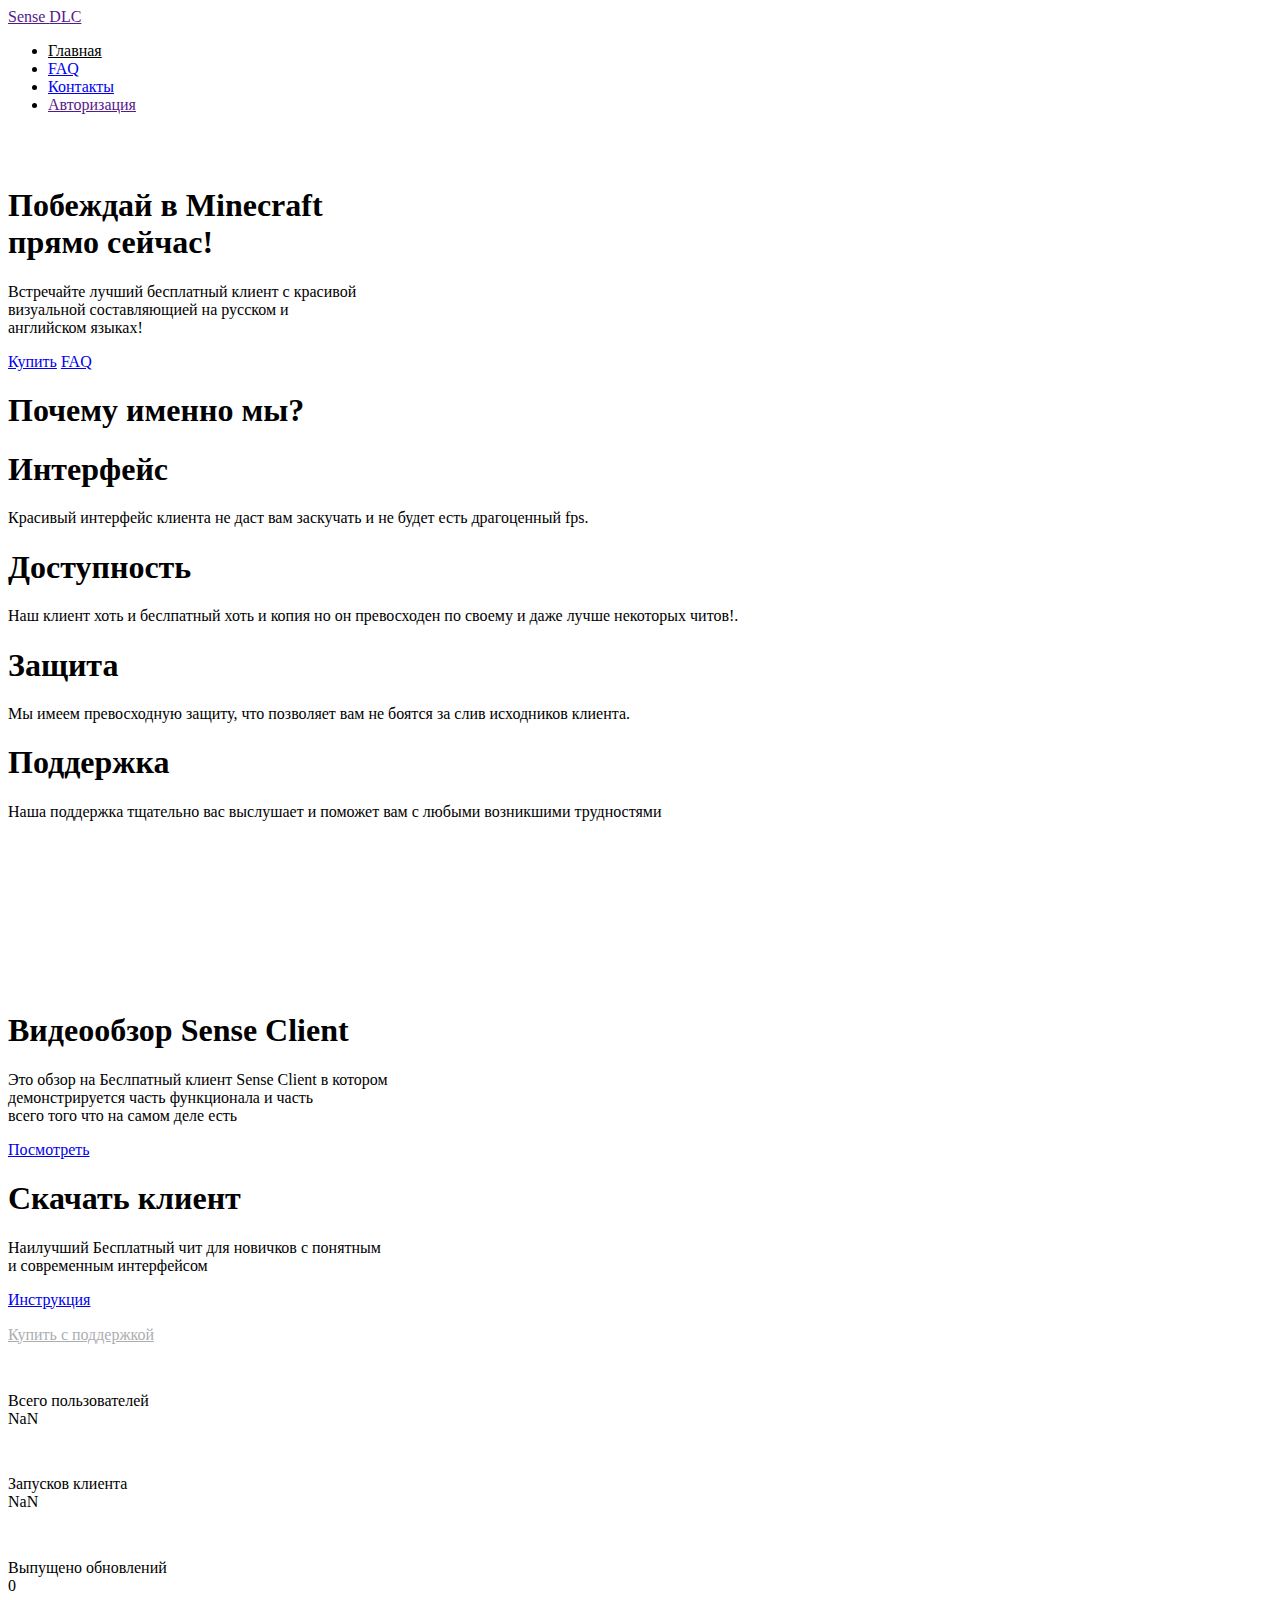
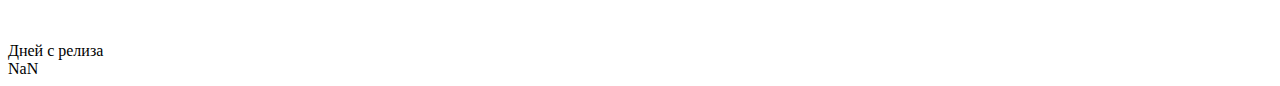
==== index.htm @ f393658f "Update index.htm" ====
﻿<!DOCTYPE html>
<html lang="en">
<head>
    <meta charset="UTF-8">
    <meta name="viewport" content="width=device-width, initial-scale=1.0">
    <title>Главная - Sense Client</title>
    <link rel="shortcut icon" href="img/rocklogo.png">
    <link href='boxicons%402.1.4/css/boxicons.min.css' rel='stylesheet'>
    <link rel="stylesheet" href="css2?family=Material+Symbols+Outlined:opsz,wght,FILL,GRAD@24,400,1,0">
    <link rel="stylesheet" href="css/main.css?1703620964">
</head>
<body>

    <div class="preloader">
        <div class="preloader__row">
          <div class="preloader__item"></div>
          <div class="preloader__item"></div>
        </div>
      </div>

    <header class="">
        <a class="logo" href="">Sense <span>DLC</span></a>
        <ul class="navlist">
            <li><a style="color: var(--main-color);" href="index.php.html">Главная</a></li>
            <li><a href="faq.php.html">FAQ</a></li>
            <li><a href="https://discord.gg/Dt4fbVsZqh">Контакты</a></li>
            <li><a class="login" href="">Авторизация</a></li>
        </ul>
    </header>

    <!-- Секция #1 - Главная страница, Вендекс клиент и ниже описание, справа меню -->
    <img class="bg-img" alt="">
    <div class="gradient"></div>
    <div class="transition"></div> <!-- Переход между секциями -->

    <section id="main">
        <div class="page-text">
            <img class="anim" src="img/menu2.png" alt="">
            <h1 class="main-text anim">Побеждай в <span class="minecraft">Minecraft</span> <br> прямо сейчас!</h1>
            <p class="desc-text anim">Встречайте лучший бесплатный клиент с красивой <br> визуальной составляющией на русском и <br> английском языках!</p>
            <a class="main-btn install anim" href="#inst-client"><span><i class='bx bxs-download'></i></span> Купить</a>
            <a class="faq anim" href="faq.php.html">FAQ</a>
        </div>
    </section>

    <!-- Секция #2 - Почему именно мы? (Описать тех. поддержку, визуалы, обходы)-->
    <section id="whyus">
        <div class="whyus-text">
            <h1 class="sec-title">Почему именно мы?</h1>
            <div class="container">
                <div class="wbox">
                    <h1 class="title">Интерфейс</h1>
                    <p class="desc">Красивый интерфейс клиента не даст вам заскучать и не будет есть драгоценный fps.</p>
                </div>
                
                <div class="wbox">
                    <h1 class="title">Доступность</h1>
                    <p class="desc">Наш клиент хоть и беслпатный хоть и копия но он превосходен по своему и даже лучше некоторых читов!.</p>
                </div>
                <div class="wbox">
                    <h1 class="title">Защита</h1>
                    <p class="desc">Мы имеем превосходную защиту, что позволяет вам не боятся за слив исходников клиента.</p>
                </div>
                <div style="cursor: pointer;" target="_blank" onclick="window.location='https://discord.gg/4Ec6wpHhPZ'" class="wbox">
                    <h1 class="title">Поддержка</h1>
                    <p class="desc">Наша поддержка тщательно вас выслушает и поможет вам с любыми возникшими трудностями</p>
                </div>
            </div>
        </div>
    </section>

    <!-- Секция #3 - Видеообзор -->
    <section id="showcase"> 
        <div class="video-text">
            <div class="video-showcase">
                <video style="position: absolute; opacity: 0.5; filter: blur(20px);" src="img/videos/rock%20beta.mp4" muted="" autoplay="" loop="" plays-inline=""></video>
                <video src="img/videos/rock%20beta.mp4" muted="" autoplay="" loop="" plays-inline=""></video>
            </div>
            <h1 class="main-text">Видеообзор Sense Client</h1>
            <p class="desc-text">Это обзор на Беслпатный клиент Sense Client в котором <br> демонстрируется часть функционала и часть <br> всего того что на самом деле есть</p>
            <a href="нету ссылочки пока0(авпап)" class="install-btn"><span><i class='bx bxl-youtube'></i></span> Посмотреть</a>
        </div>
    </section>

    <!-- Секция #4 - Установить лоадер/версию чита -->
    <section id="inst-client"> 
        <div class="inst-text">
            <h1 class="title">Скачать клиент</h1>
            <p class="desc">Наилучший Бесплатный чит для новичков с понятным <br>
                и современным интерфейсом</p>
            <a class="faq anim" href="faq.php.html">Инструкция</a>
            <div style="padding-top: 17px;" class="inst-sup"><a style="color: #abaeb1;" class="faq" href="https://discord.gg/Dt4fbVsZqh"> Купить с поддержкой</a> </div>
        </div>
    </section>
    
        
    <!-- Секция #5 - Статистика клиента -->
    <section id="join-us">
        <div class="con-text">
            <div class="container">
                <div class="con-box">
                    <div class="img"><span style="vertical-align: middle; color: #fff; font-size: 42px; margin-right: 20px;"><i class='bx bxs-user-detail'></i></span></div>
                    <div class="text">
                        <div class="title">Всего пользователей</div>
                        <div id="number" data-val="скоро" class="desc desc-count">0</div>
                    </div>
                </div>
                <div class="con-box">
                    <div class="img"><span style="vertical-align: middle; color: #fff; font-size: 40px; margin-right: 20px;"><i class='bx bxs-rocket'></i></span></div>
                    <div class="text">
                        <div class="title">Запусков клиента</div>
                        <div id="number" data-val="скоро" class="desc desc-count">0</div>
                    </div>
                </div>
                <div class="con-box">
                    <div class="img"><span style="vertical-align: middle; color: #fff; font-size: 42px; margin-right: 20px;"><i class='bx bx-recycle'></i></span></div>
                    <div class="text">
                        <div class="title">Выпущено обновлений</div>
                        <div id="number" data-val="1" class="desc desc-count">0</div>
                    </div>
                </div>
                <div class="con-box">
                    <div class="img"><span style="vertical-align: middle; color: #fff; font-size: 40px; margin-right: 20px;"><i class='bx bxs-calendar'></i></span></div>
                    <div class="text">
                        <div class="title">Дней с релиза</div>
                        <div id="number" data-val="скоро" class="desc desc-count">0</div>
                    </div>
                </div>
            </div>
        </div>
    </section>

    <script>

        // Loading page
        window.onload = function () {
          document.body.classList.add('loaded_hiding');
          window.setTimeout(function () {
            document.body.classList.add('loaded');
            document.body.classList.remove('loaded_hiding');
          }, 500);
        }

        //Sticky header 
        document.addEventListener("DOMContentLoaded", function() {
            const header = document.querySelector("header");
            window.addEventListener("scroll", function() { 
                header.classList.toggle("sticky", window.scrollY > 20);
            });
        });
        
        //Counter
let valueDisplays = document.querySelectorAll(".desc-count"); // хуйня какая то
let interval = 2000;
let maxEndValue = 0;
let numSteps = 1000; // Количество шагов, которые вы хотите для анимации

valueDisplays.forEach((valueDisplay) => {
   let endValue = parseInt(valueDisplay.getAttribute("data-val"));
   maxEndValue = Math.max(maxEndValue, endValue);
});

let duration = Math.floor(interval / numSteps);

valueDisplays.forEach((valueDisplay) => {
   let startValue = 0;
   let endValue = parseInt(valueDisplay.getAttribute("data-val"));
   let increment = (endValue - startValue) / numSteps;
   let step = 0;

   let counter = setInterval(function () {
      startValue += increment;
      step++;
      valueDisplay.textContent = Math.round(startValue);
      if (step >= numSteps) {
          clearInterval(counter);
          valueDisplay.textContent = endValue; // Убедимся, что конечное значение точное
      }
   }, duration);
});


        

        
    </script>
</body>
</html>
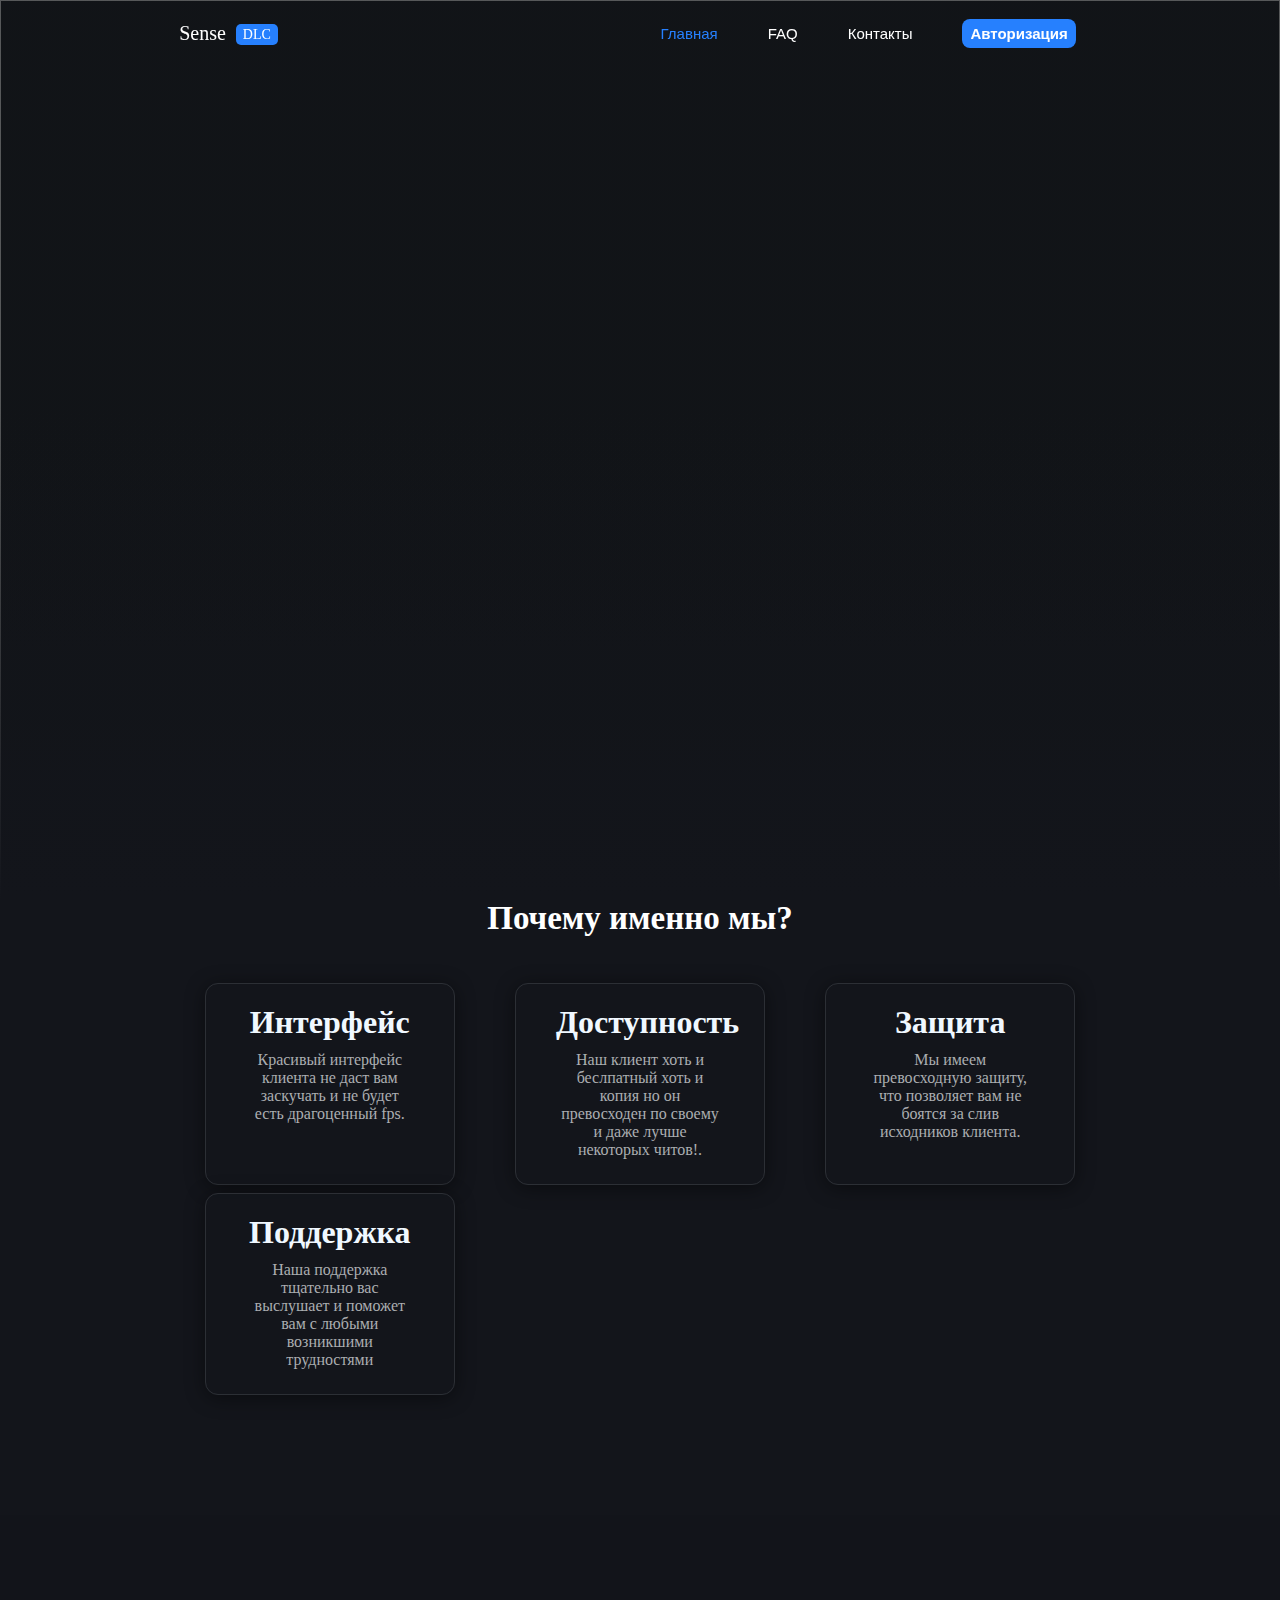
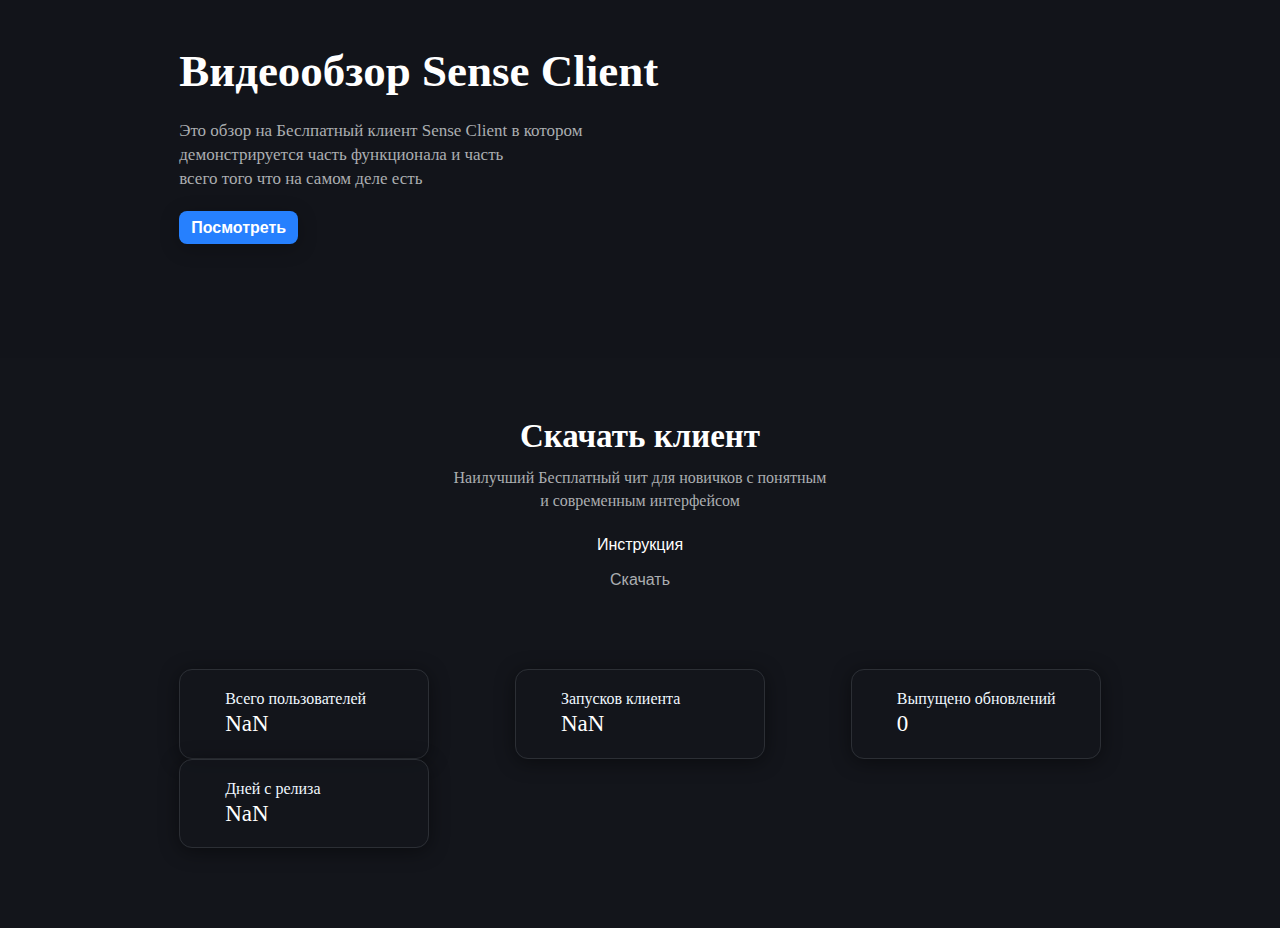
==== commit 992b33dd: "Update index.htm" ====
--- a/index.htm
+++ b/index.htm
@@ -23,7 +23,7 @@
         <ul class="navlist">
             <li><a style="color: var(--main-color);" href="index.php.html">Главная</a></li>
             <li><a href="faq.php.html">FAQ</a></li>
-            <li><a href="https://discord.gg/Dt4fbVsZqh">Контакты</a></li>
+            <li><a href="https://discord.gg/4Ec6wpHhPZ">Контакты</a></li>
             <li><a class="login" href="">Авторизация</a></li>
         </ul>
     </header>
@@ -89,7 +89,7 @@
             <p class="desc">Наилучший Бесплатный чит для новичков с понятным <br>
                 и современным интерфейсом</p>
             <a class="faq anim" href="faq.php.html">Инструкция</a>
-            <div style="padding-top: 17px;" class="inst-sup"><a style="color: #abaeb1;" class="faq" href="https://discord.gg/Dt4fbVsZqh"> Купить с поддержкой</a> </div>
+            <div style="padding-top: 17px;" class="inst-sup"><a style="color: #abaeb1;" class="faq" href="https://discord.gg/4Ec6wpHhPZ"> Скачать</a> </div>
         </div>
     </section>
     
--- a/css/main.css
+++ b/css/main.css
@@ -0,0 +1,705 @@
+﻿/*@import url('https://fonts.googleapis.com/css2?family=Inter:wght@300;400;500;600;700;800&display=swap');*/
+
+@font-face {
+    font-family: dbold;
+    src: local('Greycliff CF Demi Bold'), local('Greycliff-CF-Demi-Bold'),
+        url('../other/demibold/GreycliffCF-DemiBold.woff2') format('woff2'),
+        url('../other/demibold/GreycliffCF-DemiBold.woff') format('woff'),
+        url('../other/demibold/GreycliffCF-DemiBold.ttf') format('truetype');
+    font-weight: 700;
+}
+
+@font-face {
+    font-family: bold;
+    src: local('Greycliff CF Bold'), local('Greycliff-CF-Bold'),
+        url('../other/bold/GreycliffCF-Bold.woff2') format('woff2'),
+        url('../other/bold/GreycliffCF-Bold.woff') format('woff'),
+        url('../other/bold/GreycliffCF-Bold.ttf') format('truetype');
+    font-weight: 600;
+    font-style: normal;
+}
+
+@font-face {
+    font-family: medium;
+    src: local('Greycliff CF Medium'), local('Greycliff-CF-Medium'),
+        url('../other/medium/GreycliffCF-Medium.woff2') format('woff2'),
+        url('../other/medium/GreycliffCF-Medium.woff') format('woff'),
+        url('../other/medium/GreycliffCF-Medium.ttf') format('truetype');
+    font-weight: 500;
+    font-style: normal;
+}
+@font-face {
+    font-family: regular;
+    src: local('Greycliff CF Regular'), local('Greycliff-CF-Regular'),
+        url('../other/regular/GreycliffCF-Regular.woff2') format('woff2'),
+        url('../other/regular/GreycliffCF-Regular.woff') format('woff'),
+        url('../other/regular/GreycliffCF-Regular.ttf') format('truetype');
+    font-weight: 400;
+    font-style: normal;
+  }
+
+::-webkit-scrollbar {
+    width: 7px;
+  }
+  
+::-webkit-scrollbar-track {
+background: #100f13;
+}
+
+::-webkit-scrollbar-thumb {
+background: #383838;
+border-radius: 20px;
+}
+
+
+::-webkit-scrollbar-button {
+display: none;
+}
+
+* {
+    margin: 0;
+    padding: 0;
+    text-decoration: none;
+    box-sizing: border-box;
+    list-style: none;
+    scroll-behavior: smooth;
+}
+
+body {
+    font-family: dbold, sans-serif;
+    background: rgb(19, 21, 27);
+    transition: all 0.3s ease-in-out;
+}
+
+
+:root {
+    --main-color: #2680fe;
+    --dark-color: #141414;
+    --light-dark-color: #242424;
+}
+
+header {
+    position: fixed;
+    width: 100%;
+    top: 0;
+    right: 0;
+    z-index: 1000;
+    display: flex;
+    align-items: center;
+    justify-content: space-between;
+    padding: 22px 14%;
+    left: 0;
+    transition: 0.3s ease;
+}
+
+header.sticky {
+    padding: 16px 14%;
+    background: #13151bd5;
+    box-shadow: 0 0 20px #0000003e;
+    border-bottom: 1px solid #2c2f35;
+    backdrop-filter: blur(11px);
+}
+
+header .navlist {
+    display: flex;
+}
+
+header .logo {
+    font-family: dbold;
+    color: #fff;
+    font-size: 20px;
+}
+
+header a.active {
+    color: var(--main-color);   
+}
+
+header .logo span {
+    font-size: 14px;
+    font-family: medium;
+    vertical-align: middle;
+    padding: 3px 7px 3px 7px;
+    border-radius: 5px;
+    margin-left: 5px;
+    background: var(--main-color);
+}
+
+header .navlist a {
+    color: #ffffff;
+    font-size: 15px;
+    font-weight: 500;
+    margin: 0 25px;
+    transition: all 0.3s ease;
+}
+header .navlist a:hover {
+    color: #cacaca;
+}
+
+header .navlist .login {
+    border-radius: 8px;
+    font-weight: 600;
+    font-size: 15px;
+    padding: 6px 8px;
+    color: #ffffff;
+    background: #2680fe;
+}
+
+header .navlist .login:hover {
+    background: #1263d5;
+}
+
+header .navlist .login:hover {
+    color: #fff;
+}
+
+
+/*#gradient1 {
+    width: 100%;
+    height: 100%;
+    top: 0;
+    left: 0;
+    position: absolute;
+    background: linear-gradient(130deg, #2680fe, #00000000, #00000000);
+    background-size: 200% 200%;
+    animation: Animation 5s ease-in-out infinite;
+}
+
+#gradient2 {
+    width: 100%;
+    height: 100%;
+    top: 0;
+    right: 0;
+    position: absolute;
+    font-size:30px;
+    background: linear-gradient(310deg, #2680fe, #00000000, #00000000);
+    background-size: 200% 200%;
+    animation: Animation2 5s ease-in-out infinite;
+}
+
+@keyframes Animation { 
+    0%{background-position:100% 0%}
+    50%{background-position:100% 20%}
+    100%{background-position:100% 0%}
+}
+
+@keyframes Animation2 { 
+    0%{background-position:30% 0%}
+    50%{background-position:30% 20%}
+    100%{background-position:30% 0%}
+}
+*/
+
+/* Секция #1 - Главная страница */
+
+
+#main {
+    position: relative;
+    width: 100%;
+    height: 100vh;
+    padding: 160px 14% 120px;
+    background-size: cover;
+    background-position: center;
+    display: flex;
+    align-items: center;
+    justify-content: left;
+    color: #fff;
+}
+
+#main .page-text img{
+    width: 520px;
+    position: absolute;
+    right: 14%;
+    top: 35%;
+    border-radius: 10px;
+    box-shadow: 0 0 30px #00000089;
+    border: 1px solid #42424244;
+    object-fit: cover;
+}
+
+#main .page-text h1 {
+    font-family: bold;
+    color: #ffffff;
+    font-size: 58px;
+    line-height: 1.02;
+    font-weight: 700;
+    margin-bottom: 34px;
+}
+
+
+#main .page-text p {
+    font-family: regular;
+    color: #dcdcdc;
+    font-size: 17px;
+    line-height: 1.40;
+    margin-bottom: 34px;
+}
+
+
+  
+  
+
+#main .page-text .minecraft {
+    background: linear-gradient(90deg, #00aeff, #3187ff);
+    -webkit-background-clip: text;
+    -webkit-text-fill-color: transparent;
+}
+
+#main .page-text .main-btn {
+    font-weight: 600;
+    color: #fff;
+    padding: 8px 12px;
+    background: var(--main-color);
+    border-radius: 8px;
+    transition: 0.3s ease;
+    box-shadow: 0 4px 20px #0000003e;
+}
+
+#main .page-text .main-btn:hover {
+    background: #1263d5;
+}
+
+#main .page-text .faq {
+    font-weight: 600;
+    color: #fff;
+    padding: 8px 12px;
+    margin-left: 5px;
+    background: none;
+}
+
+#main .page-text .main-btn span {
+    vertical-align: middle;
+}
+
+#main .page-text .anim {
+    opacity: 0;
+    transform: translateY(30px);
+    animation: moveup 0.5s ease-in-out forwards;
+}
+
+@keyframes moveup {
+    100% {
+        opacity: 1;
+        transform: translateY(0px);
+    }
+}
+
+
+  
+@media (max-width: 1700px) {
+    #main .page-text img {
+        width: 480px;
+    }
+}
+
+@media (max-width: 1600px) {
+    #showcase .video-text video {
+        width: 470px;
+
+    }
+}
+
+@media (max-width: 1500px) {
+    #main .page-text img {
+        display: none;
+    }
+}
+
+@media (max-width: 1480px) {
+    #whyus .container .wbox {
+        margin-top: 8px;
+    }
+}
+
+@media (max-width: 1380px) {
+    #showcase .video-text video {
+        display: none;
+    }
+}
+
+@media (max-width: 880px) {
+    #main .page-text h1 {
+        font-size: 48px;
+        margin-bottom: 24px;
+    }
+    #main .page-text p {
+        font-size: 16px;
+    }
+    header .navlist {
+        display: none;
+    }
+}
+
+@media (max-width: 720px) {
+    #main {
+        padding: 160px 8% 120px;
+    }
+
+    header {
+        padding: 22px 8%;
+    }
+    header.sticky {
+        padding: 16px 8%;
+    }
+
+    #whyus .container .wbox {
+        margin-bottom: 20px;
+    }
+    #whyus {
+        padding: 0 8% 120px;
+    }
+
+}
+
+@media (max-width: 620px) {
+    #main .page-text h1 {
+        font-size: 42px;
+    }
+}
+
+@media (max-width: 480px) {
+    #main .page-text p {
+        font-size: 14px;
+    }
+}
+
+
+
+
+.gradient {
+    width: 100%;
+    height: 100%;
+    top: 0;
+    left: 0;
+    position: absolute;
+    background: linear-gradient(to bottom, rgba(16, 19, 21, 0.6), rgba(16, 19, 21, 0.6));
+}
+
+.transition {
+    position: absolute;
+    top: 0;
+    left: 0;
+    width: 100%;
+    height: 100%;
+    background-image: linear-gradient(to bottom, rgba(0, 0, 0, 0.0) 45%, #13151b);
+}
+
+.bg-img {
+    position: absolute;
+    width: 100%;
+    height: 100%;
+    background-image: url('../img/overlay_4.png');
+    background-size: cover;
+    background-position: center;
+    background-repeat: no-repeat;
+}
+
+.preloader {
+    position: fixed;
+    left: 0;
+    top: 0;
+    right: 0;
+    bottom: 0;
+    background: #13151b55;
+    backdrop-filter: blur(18px);
+    background-size: cover;
+    background-position: center;
+    z-index: 1001;
+}
+
+
+ 
+.preloader__row {
+    position: relative;
+    accent-color: #fff;
+    top: 50%;
+    left: 50%;
+    width: 70px;
+    height: 70px;
+    margin-top: -35px;
+    margin-left: -35px;
+    text-align: center;
+    animation: preloader-rotate 2s infinite ease-in-out;
+}
+ 
+.preloader__item {
+    position: absolute;
+    display: inline-block;
+    top: 0;
+    background-color: var(--main-color);
+    border-radius: 100%;
+    width: 35px;
+    height: 35px;
+    animation: preloader-bounce 2s infinite ease-in-out;
+}
+ 
+.preloader__item:last-child {
+    top: auto;
+    bottom: 0;
+    animation-delay: -1s;
+}
+ 
+@keyframes preloader-rotate {
+    100% {
+        transform: rotate(360deg);
+    }
+}
+ 
+@keyframes preloader-bounce {
+    0%,
+    100% {
+        transform: scale(0);
+    }
+ 
+    50% {
+        transform: scale(1);
+    }
+}
+ 
+.loaded_hiding .preloader {
+    transition: 0.5s opacity;
+    opacity: 0;
+}
+ 
+.loaded .preloader {
+    display: none;
+}
+
+
+/* Секция #2 - Почему именно мы? */
+
+#whyus {
+    position: relative;
+    text-align: center;
+    padding: 0 16% 120px;
+}
+
+#whyus .sec-title {
+    font-family: bold;
+    color: #fff;
+    font-size: 33px;
+    margin-bottom: 38px;
+}
+
+#whyus .container {
+    display: flex;
+    justify-content: space-between;
+    flex-wrap: wrap;
+}
+
+#whyus .container .wbox {
+    width: 23%;
+    min-width: 250px;
+    position: relative;
+    padding: 20px 40px 25px 40px;
+    border-radius: 13px;
+    background: #13151bd5;
+    box-shadow: 0 3px 20px #00000072;
+    border: 1px solid #2c2f35;
+    transition: 0.14s ease-in-out;
+    cursor: default;
+    user-select: none;
+}
+
+#whyus .container .wbox:hover{
+    transform: scale(1.03);
+    background: #16181f;
+}
+
+#whyus .container .wbox .title {
+    color: #f0f8ff;
+    font-family: bold;
+    margin-bottom: 10px;
+}
+
+#whyus .container .wbox .desc {
+    font-family: regular;
+    color: #abaeb1;
+}
+
+
+/* Секция 3 - Видеообзор */
+
+#showcase {
+    position: relative;
+    width: 100%;
+    padding: 130px 14% 120px;
+    background-size: cover;
+    background-position: center;
+    display: flex;
+    align-items: center;
+    justify-content: left;
+    color: #fff;
+    background: rgb(18, 20, 26);
+}
+
+#showcase .video-text video {
+    width: 520px;
+    position: absolute;
+    right: 15%;
+    top: 20%;
+    border-radius: 10px;
+    box-shadow: 0 0 20px #00000089;
+}
+
+#showcase .video-text .main-text {
+    font-family: bold;
+    color: #ffffff;
+    font-size: 45px;
+    font-weight: 700;
+    margin-bottom: 22px;
+}
+
+
+#showcase .video-text .desc-text {
+    font-family: regular;
+    color: #abaeb1;
+    font-size: 17px;
+    line-height: 1.40;
+    margin-bottom: 29px;
+}
+
+#showcase .video-text .install-btn {
+    font-weight: 600;
+    color: #fff;
+    padding: 8px 12px;
+    background: var(--main-color);
+    border-radius: 8px;
+    transition: 0.3s ease;
+    box-shadow: 0 4px 20px #0000003e;
+}
+
+#showcase .video-text .install-btn:hover {
+    background: #1263d5;
+}
+
+#showcase .video-text .install-btn span {
+    vertical-align: middle;
+}
+
+#showcase .video-text .watch {
+    font-weight: 600;
+    color: #fff;
+    padding: 8px 12px;
+    margin-left: 5px;
+    background: none;
+}
+
+/* Секция 4 - Установка клиента */
+
+#inst-client {
+    position: relative;
+    text-align: center;
+    padding: 60px 16% 0px;
+}
+
+#inst-client .inst-text {
+    justify-content: space-between;
+    flex-wrap: wrap;
+    text-align: center;
+}
+
+#inst-client .inst-text .title {
+    font-family: bold;
+    color: #fff;
+    font-size: 33px;
+    margin-bottom: 12px;
+}
+
+#inst-client .inst-text .desc {
+    font-family: regular;
+    color: #abaeb1;
+    font-size: 16px;
+    line-height: 1.40;
+    margin-bottom: 24px;
+}
+
+#inst-client .inst-text .install {
+    font-weight: 600;
+    color: #fff;
+    padding: 8px 12px;
+    background: var(--main-color);
+    border-radius: 8px;
+    transition: 0.3s ease;
+    box-shadow: 0 4px 20px #0000003e;
+}
+#inst-client .inst-text .install:hover {
+    background: #1263d5;
+}
+
+#inst-client .inst-text .install span {
+    vertical-align: middle;
+}
+
+#inst-client .inst-text .faq {
+    color: #fff;
+    padding: 8px 12px;
+    margin-left: 3px;
+    margin-right: 3px;
+    background: none;
+}
+
+#inst-client .inst-sup {
+    padding-top: 16px;
+}
+
+/* Секция 4 - Залупа бесполезная */
+
+#join-us {
+    position: relative;
+    text-align: left;
+    padding: 80px 14% 80px;
+}
+
+#join-us .con-text .con-title{
+    font-family: bold;
+    color: #fff;
+    text-align: center;
+    font-size: 33px;
+    margin-bottom: 38px;
+}
+
+#join-us .container {
+    display: flex;
+    justify-content: space-between;
+    flex-wrap: wrap;
+}
+
+#join-us .container .con-box {
+    width: 23%;
+    display: flex;
+    min-width: 250px;
+    position: relative;
+    padding: 20px 40px 20px 25px;
+    border-radius: 13px;
+    background: #13151bd5;
+    box-shadow: 0 3px 20px #00000072;
+    border: 1px solid #2c2f35;
+    transition: 0.14s ease-in-out;
+    cursor: default;
+    user-select: none;
+}
+
+#join-us .container .con-box img {
+    vertical-align: middle;
+}
+
+#join-us .container .con-box:hover{
+    transform: scale(1.03);
+    background: #16181f;
+}
+
+#join-us .container .con-box .title {
+    color: #f0f8ff;
+    font-family: regular;
+    margin-bottom: 3px;
+}
+
+#join-us .container .con-box .desc {
+    font-family: bold;
+    font-size: 23px;
+    color: #fff;
+}
+
+
+
+
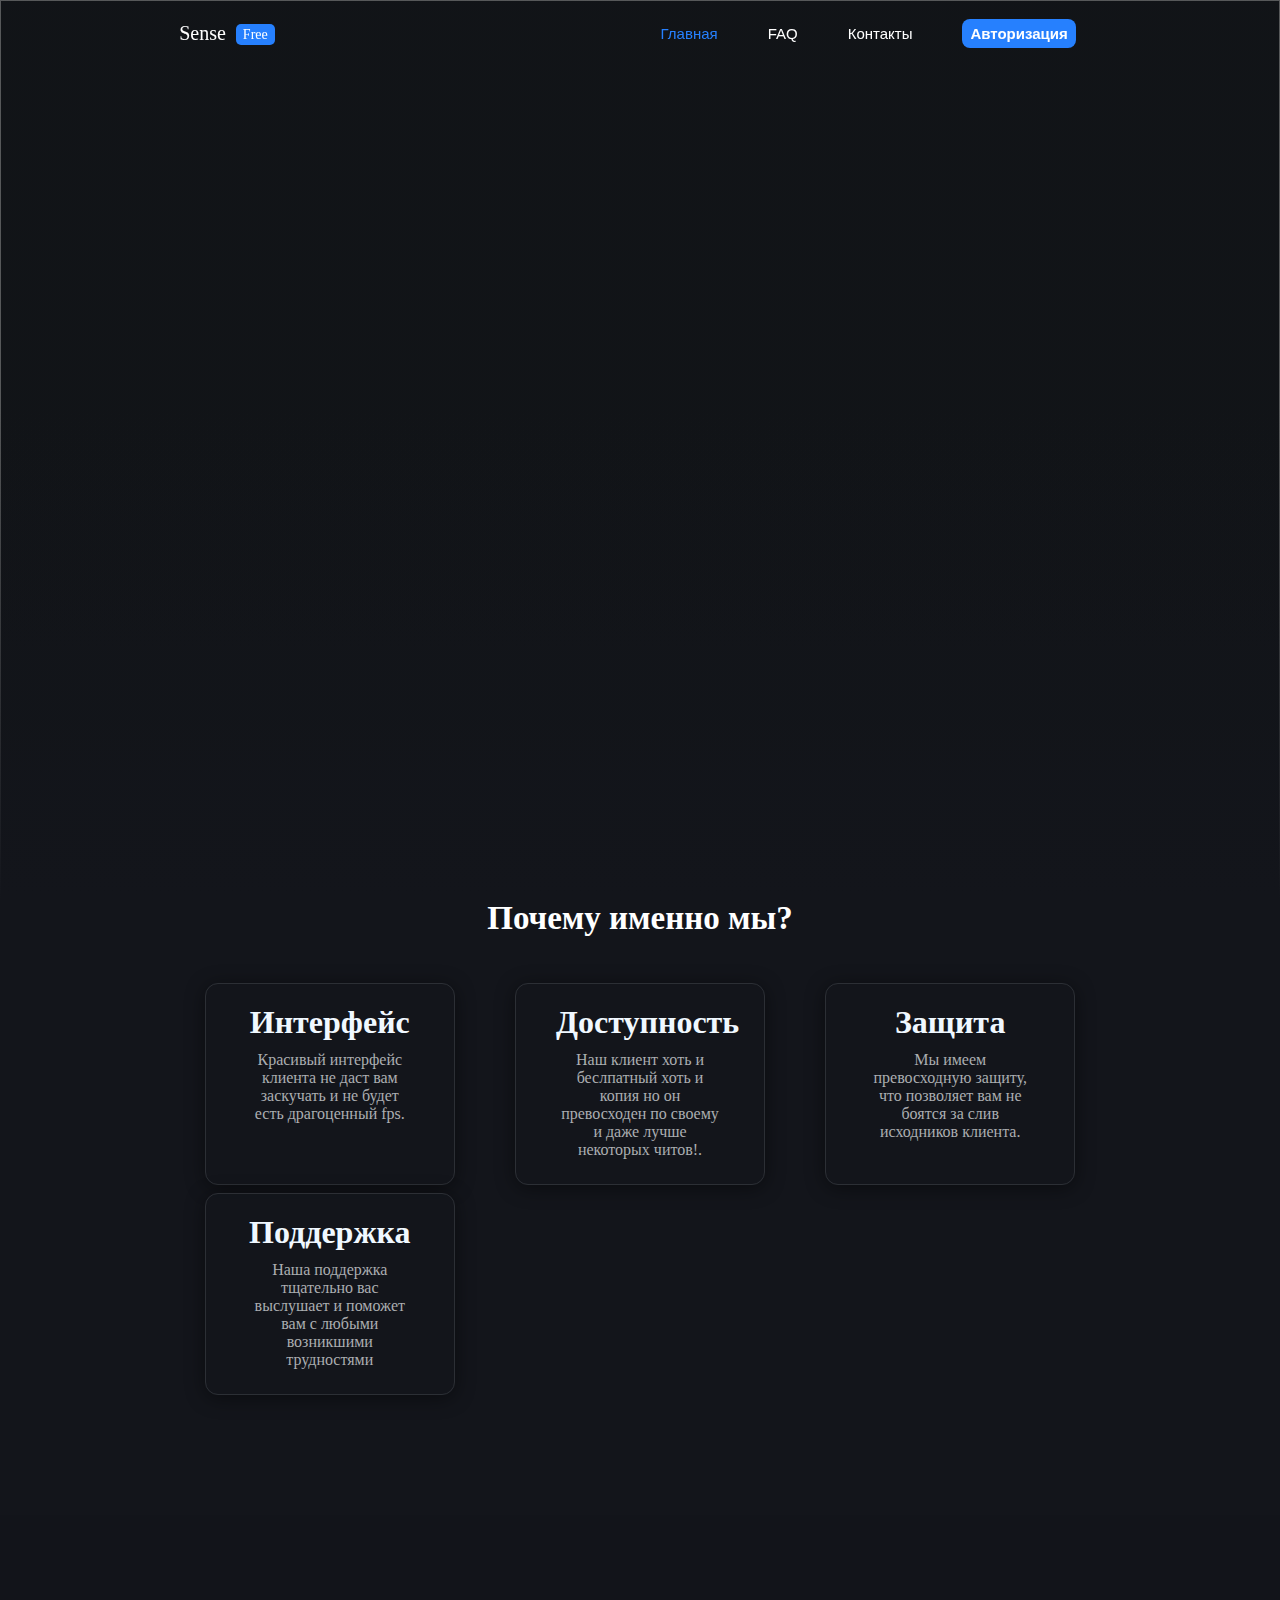
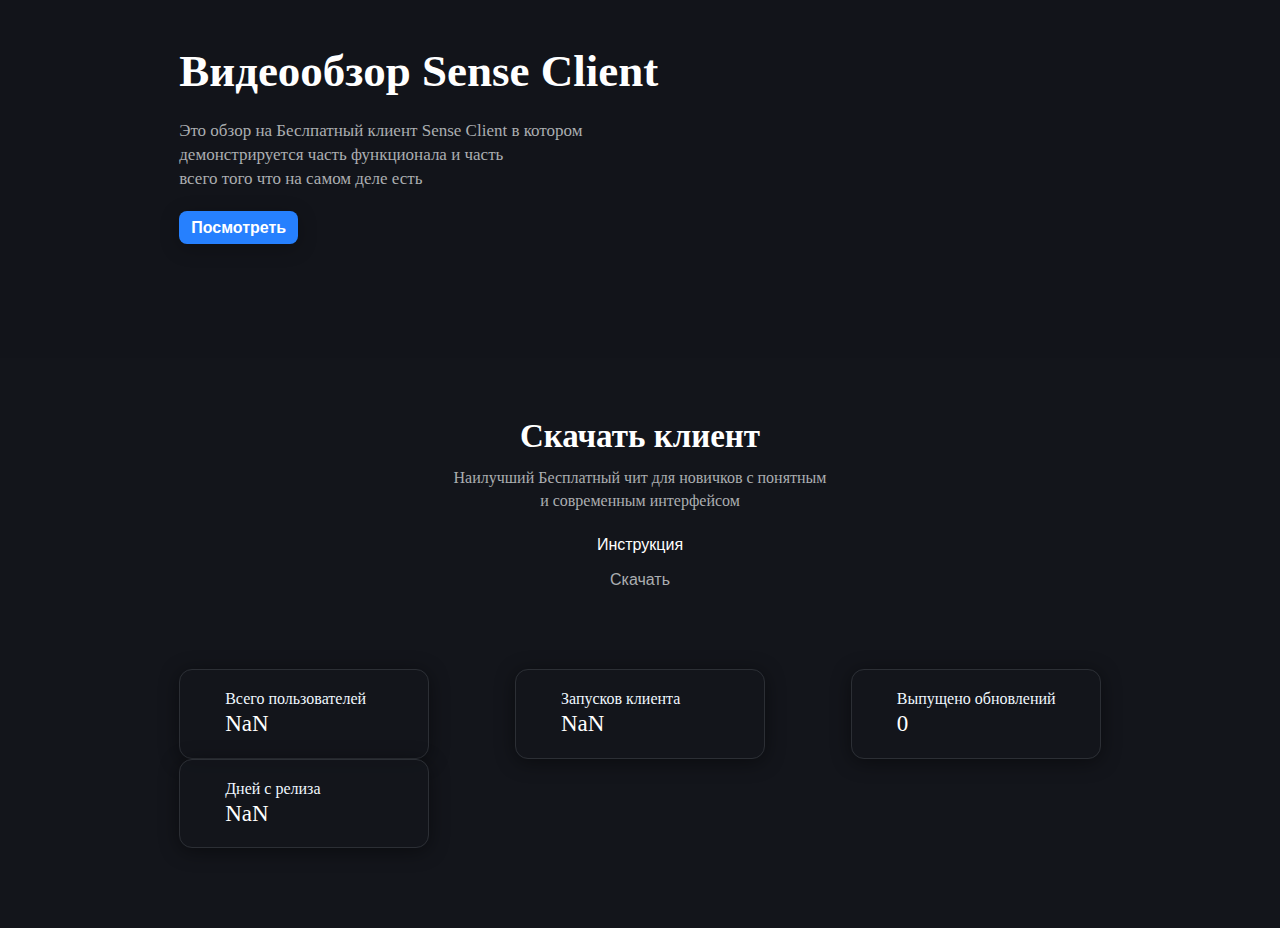
==== commit b24ec492: "Update index.htm" ====
--- a/index.htm
+++ b/index.htm
@@ -4,7 +4,7 @@
     <meta charset="UTF-8">
     <meta name="viewport" content="width=device-width, initial-scale=1.0">
     <title>Главная - Sense Client</title>
-    <link rel="shortcut icon" href="img/rocklogo.png">
+    <link rel="shortcut icon" href="img/clown.gif">
     <link href='boxicons%402.1.4/css/boxicons.min.css' rel='stylesheet'>
     <link rel="stylesheet" href="css2?family=Material+Symbols+Outlined:opsz,wght,FILL,GRAD@24,400,1,0">
     <link rel="stylesheet" href="css/main.css?1703620964">
@@ -19,7 +19,7 @@
       </div>
 
     <header class="">
-        <a class="logo" href="">Sense <span>DLC</span></a>
+        <a class="logo" href="">Sense <span>Free</span></a>
         <ul class="navlist">
             <li><a style="color: var(--main-color);" href="index.php.html">Главная</a></li>
             <li><a href="faq.php.html">FAQ</a></li>
@@ -35,10 +35,10 @@
 
     <section id="main">
         <div class="page-text">
-            <img class="anim" src="img/menu2.png" alt="">
+            <img class="anim" src="img/clown.gif" alt="">
             <h1 class="main-text anim">Побеждай в <span class="minecraft">Minecraft</span> <br> прямо сейчас!</h1>
             <p class="desc-text anim">Встречайте лучший бесплатный клиент с красивой <br> визуальной составляющией на русском и <br> английском языках!</p>
-            <a class="main-btn install anim" href="#inst-client"><span><i class='bx bxs-download'></i></span> Купить</a>
+            <a class="main-btn install anim" href="#inst-client"><span><i class='bx bxs-download'></i></span> Скачать</a>
             <a class="faq anim" href="faq.php.html">FAQ</a>
         </div>
     </section>
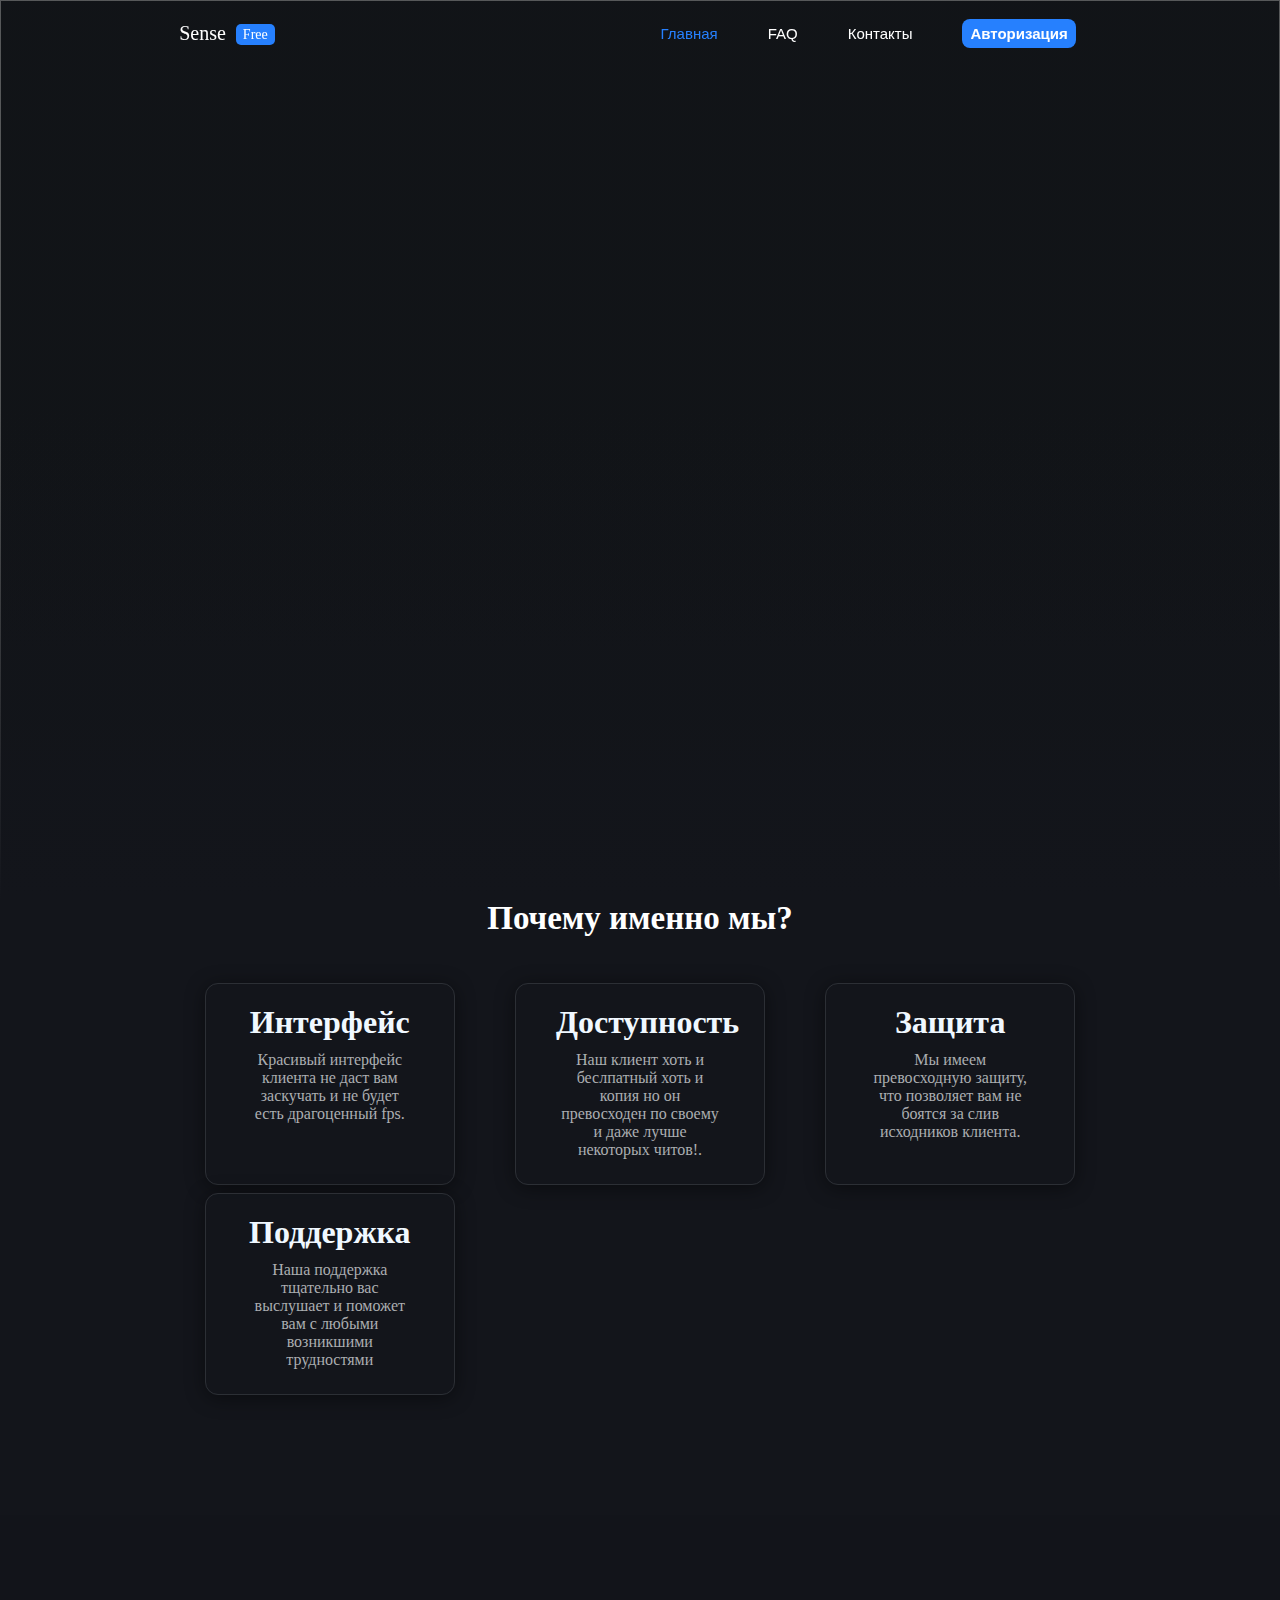
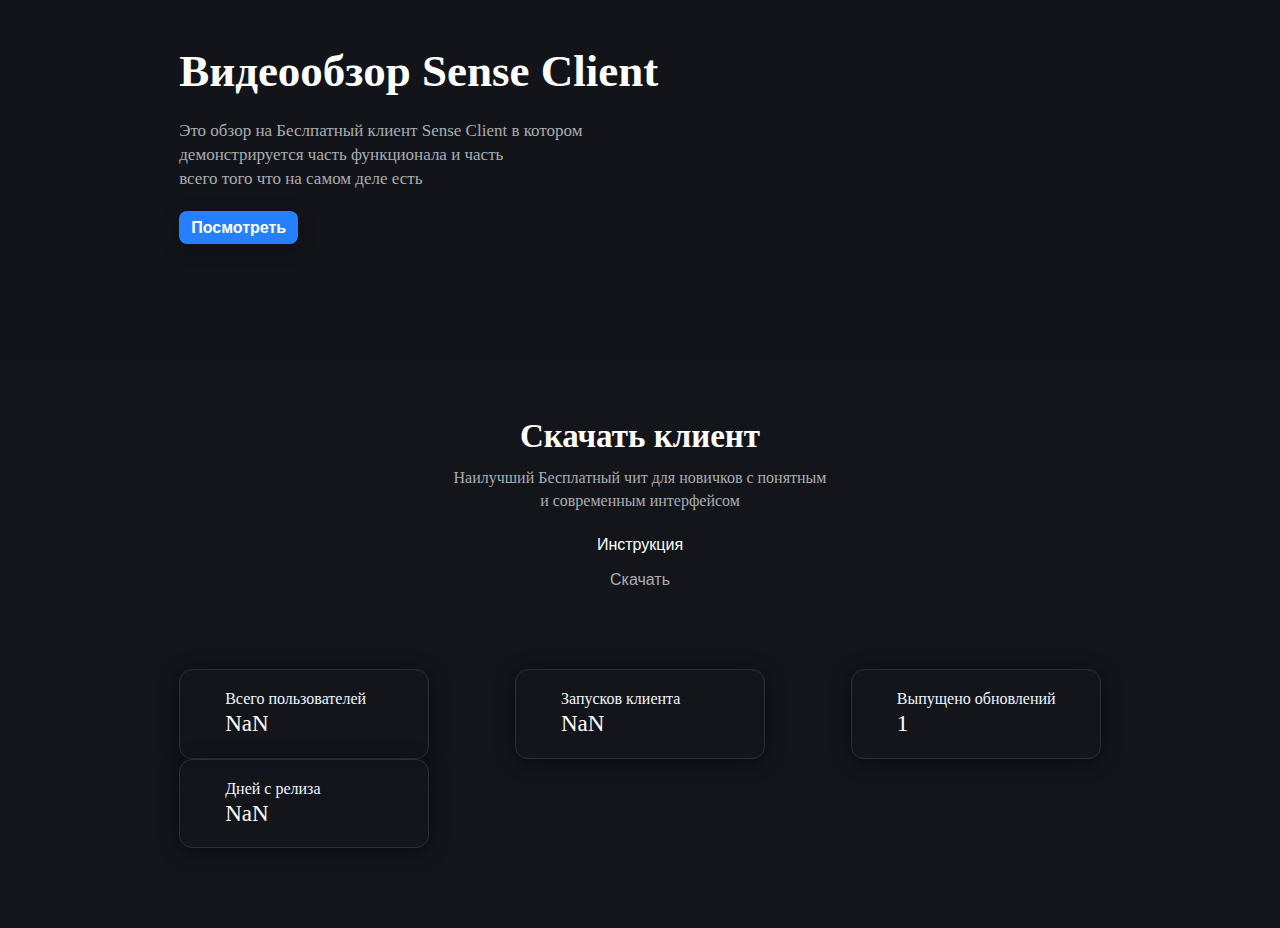
==== commit 1d4d7801: "Update index.htm" ====
--- a/index.htm
+++ b/index.htm
@@ -116,7 +116,7 @@
                     <div class="img"><span style="vertical-align: middle; color: #fff; font-size: 42px; margin-right: 20px;"><i class='bx bx-recycle'></i></span></div>
                     <div class="text">
                         <div class="title">Выпущено обновлений</div>
-                        <div id="number" data-val="1" class="desc desc-count">0</div>
+                        <div id="number" data-val="3" class="desc desc-count">0</div>
                     </div>
                 </div>
                 <div class="con-box">
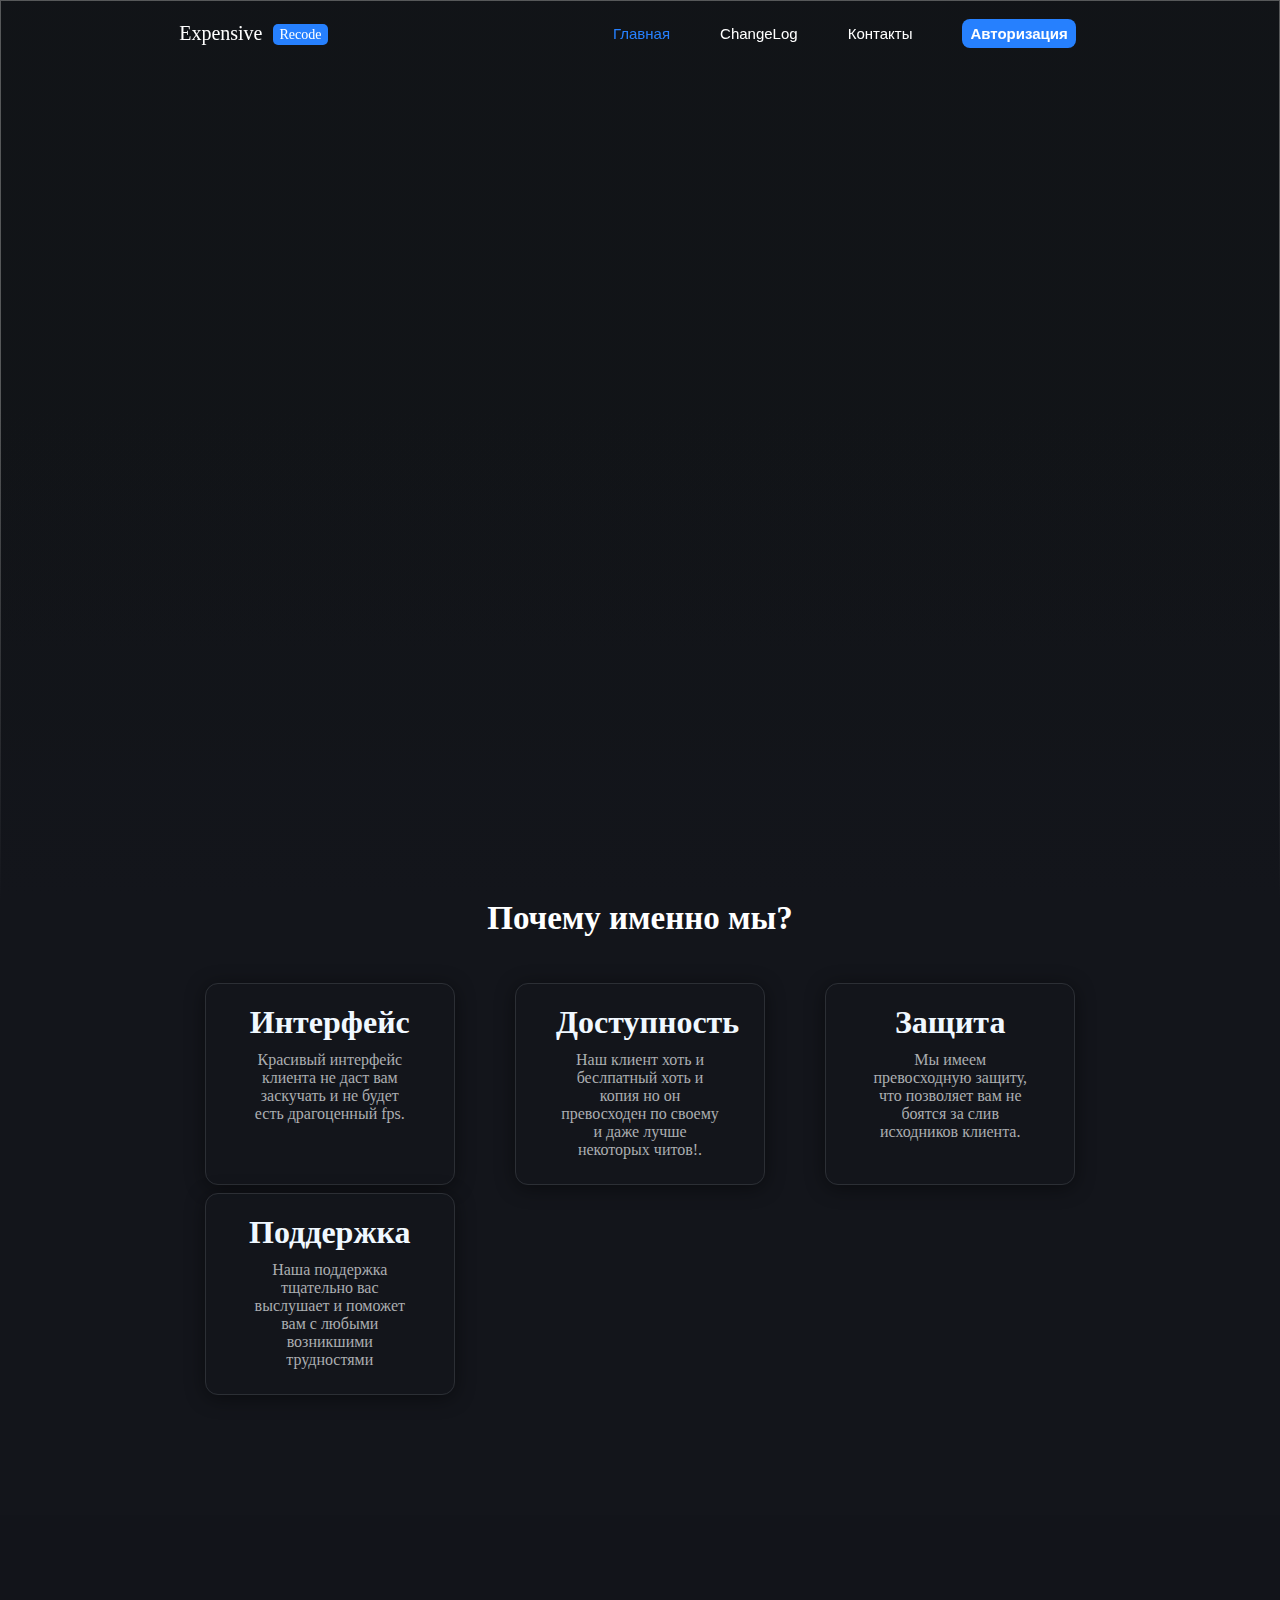
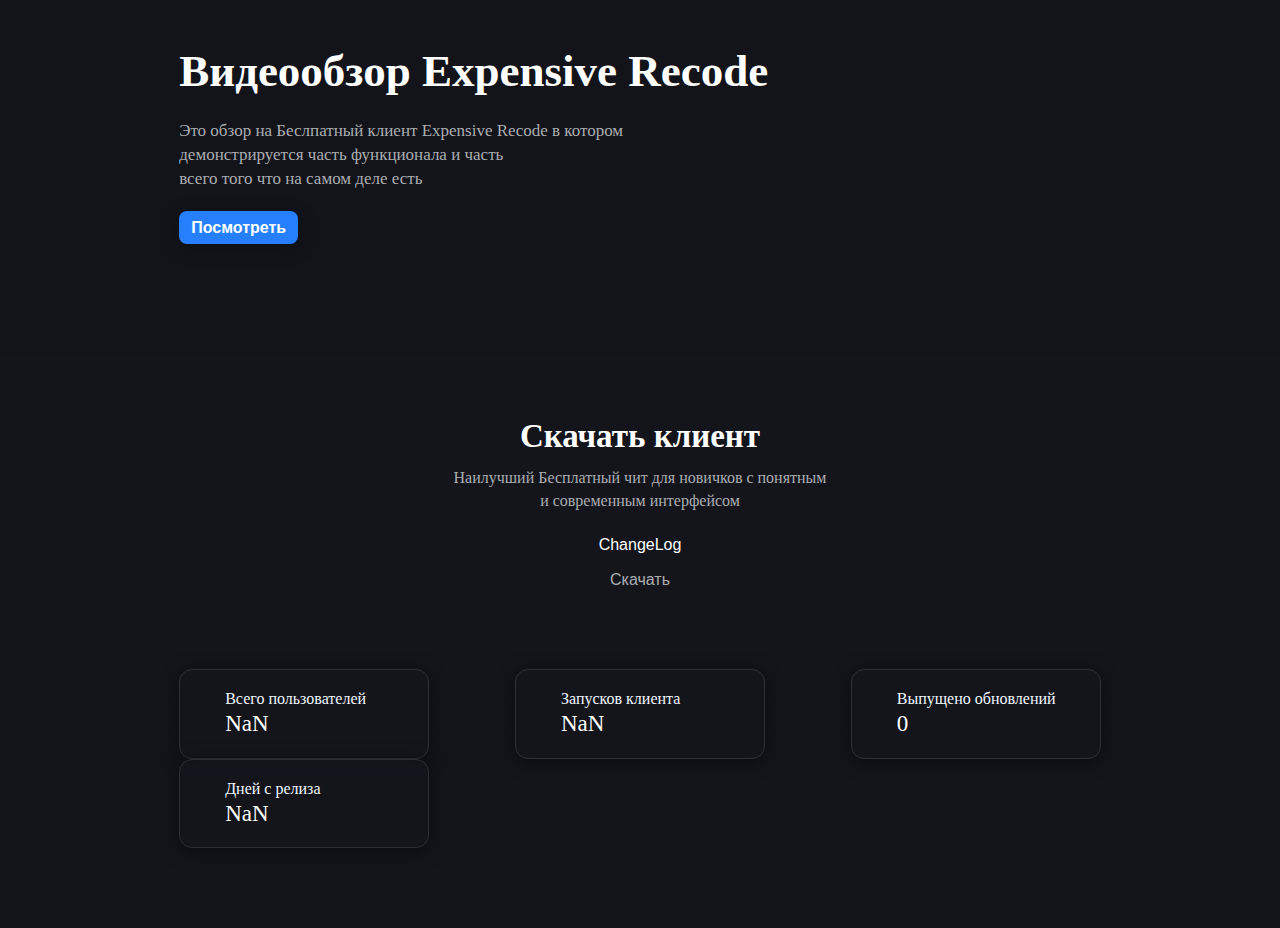
==== commit d292813c: "Update index.htm" ====
--- a/index.htm
+++ b/index.htm
@@ -3,7 +3,7 @@
 <head>
     <meta charset="UTF-8">
     <meta name="viewport" content="width=device-width, initial-scale=1.0">
-    <title>Главная - Sense Client</title>
+    <title>Главная - Expensive Recode</title>
     <link rel="shortcut icon" href="img/clown.gif">
     <link href='boxicons%402.1.4/css/boxicons.min.css' rel='stylesheet'>
     <link rel="stylesheet" href="css2?family=Material+Symbols+Outlined:opsz,wght,FILL,GRAD@24,400,1,0">
@@ -19,11 +19,11 @@
       </div>
 
     <header class="">
-        <a class="logo" href="">Sense <span>Free</span></a>
+        <a class="logo" href="">Expensive <span>Recode</span></a>
         <ul class="navlist">
             <li><a style="color: var(--main-color);" href="index.php.html">Главная</a></li>
-            <li><a href="faq.php.html">FAQ</a></li>
-            <li><a href="https://discord.gg/4Ec6wpHhPZ">Контакты</a></li>
+            <li><a href="faq.php.html">ChangeLog</a></li>
+            <li><a href="https://discord.gg/K8cAxSvy9K">Контакты</a></li>
             <li><a class="login" href="">Авторизация</a></li>
         </ul>
     </header>
@@ -76,8 +76,8 @@
                 <video style="position: absolute; opacity: 0.5; filter: blur(20px);" src="img/videos/rock%20beta.mp4" muted="" autoplay="" loop="" plays-inline=""></video>
                 <video src="img/videos/rock%20beta.mp4" muted="" autoplay="" loop="" plays-inline=""></video>
             </div>
-            <h1 class="main-text">Видеообзор Sense Client</h1>
-            <p class="desc-text">Это обзор на Беслпатный клиент Sense Client в котором <br> демонстрируется часть функционала и часть <br> всего того что на самом деле есть</p>
+            <h1 class="main-text">Видеообзор Expensive Recode</h1>
+            <p class="desc-text">Это обзор на Беслпатный клиент Expensive Recode в котором <br> демонстрируется часть функционала и часть <br> всего того что на самом деле есть</p>
             <a href="нету ссылочки пока0(авпап)" class="install-btn"><span><i class='bx bxl-youtube'></i></span> Посмотреть</a>
         </div>
     </section>
@@ -88,8 +88,8 @@
             <h1 class="title">Скачать клиент</h1>
             <p class="desc">Наилучший Бесплатный чит для новичков с понятным <br>
                 и современным интерфейсом</p>
-            <a class="faq anim" href="faq.php.html">Инструкция</a>
-            <div style="padding-top: 17px;" class="inst-sup"><a style="color: #abaeb1;" class="faq" href="https://discord.gg/4Ec6wpHhPZ"> Скачать</a> </div>
+            <a class="faq anim" href="faq.php.html">ChangeLog</a>
+            <div style="padding-top: 17px;" class="inst-sup"><a style="color: #abaeb1;" class="faq" href="google.ru"> Скачать</a> </div>
         </div>
     </section>
     
@@ -116,7 +116,7 @@
                     <div class="img"><span style="vertical-align: middle; color: #fff; font-size: 42px; margin-right: 20px;"><i class='bx bx-recycle'></i></span></div>
                     <div class="text">
                         <div class="title">Выпущено обновлений</div>
-                        <div id="number" data-val="3" class="desc desc-count">0</div>
+                        <div id="number" data-val="0" class="desc desc-count">0</div>
                     </div>
                 </div>
                 <div class="con-box">
